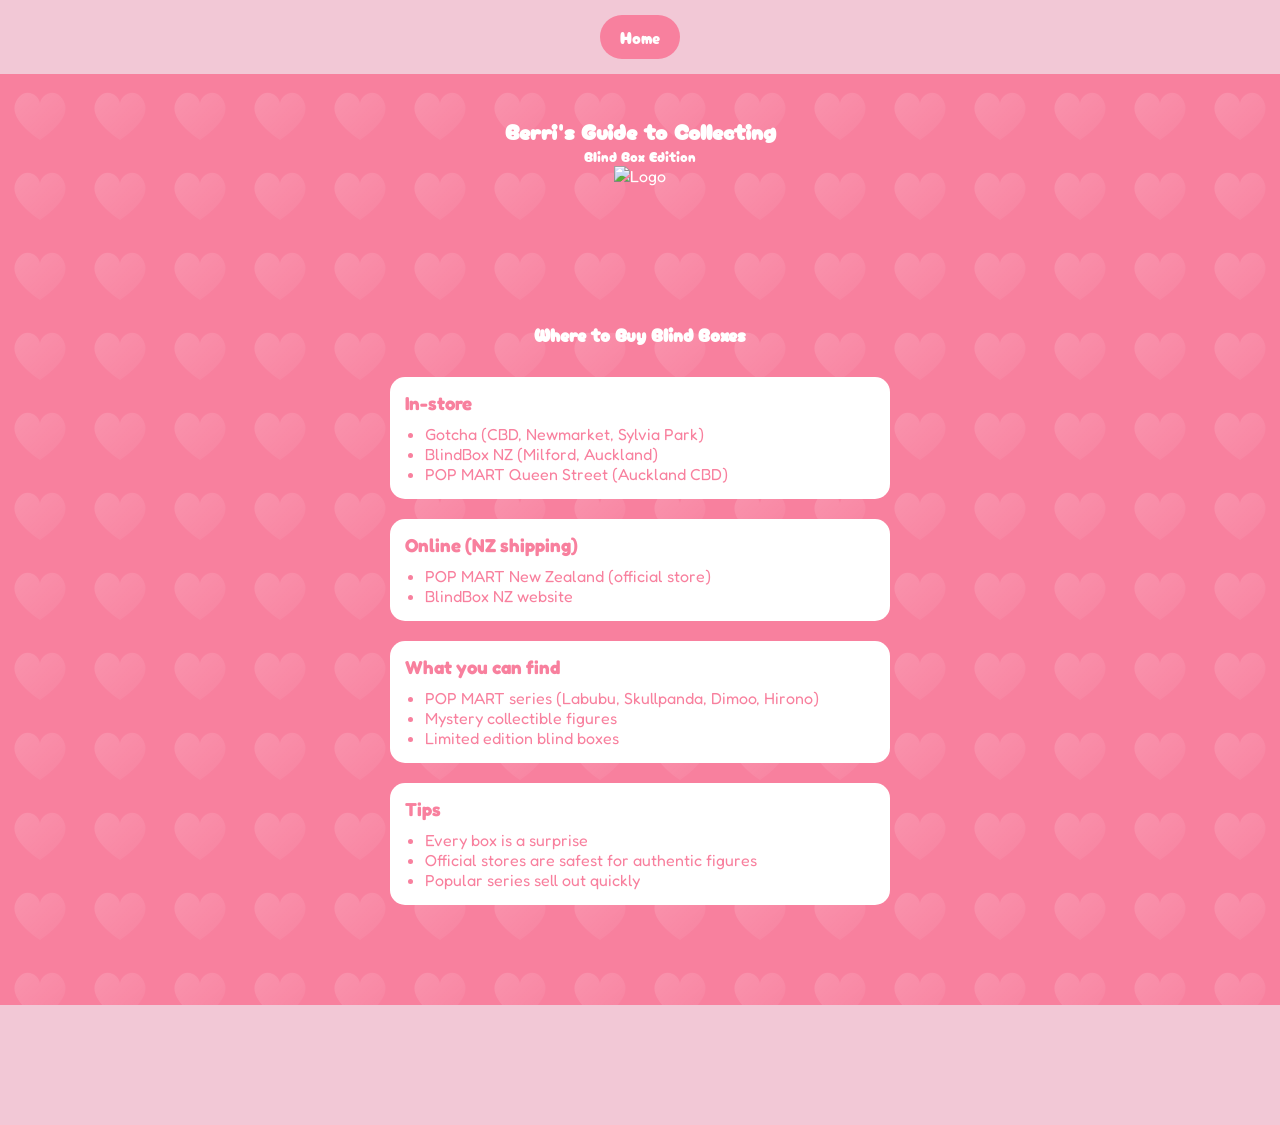
==== where.html @ cc655c92 "Fix link case sensitivity for Home navigation" ====
<!DOCTYPE html>
<html lang="en">
<head>
<meta charset="UTF-8">
<meta name="viewport" content="width=device-width, initial-scale=1.0">
<title>Berri's Guide to Collecting</title>

<link rel="preconnect" href="https://fonts.googleapis.com">
<link rel="preconnect" href="https://fonts.gstatic.com" crossorigin>
<link href="https://fonts.googleapis.com/css2?family=Cherry+Bomb+One&display=swap" rel="stylesheet">

<style>
*{
    margin:0;
    padding:0;
    box-sizing:border-box;
}

body{
    font-family:'Fredoka', sans-serif;
}

/* BACKGROUND */
.container{
    width:100%;
    min-height:100vh;
    background-color:#f8809e;

    background-image:
        url("data:image/svg+xml,%3Csvg xmlns='http://www.w3.org/2000/svg' width='60' height='60'%3E%3Cdefs%3E%3ClinearGradient id='g' x1='0' y1='0' x2='1' y2='1'%3E%3Cstop offset='0%25' stop-color='white' stop-opacity='0.15'/%3E%3Cstop offset='100%25' stop-color='white' stop-opacity='0.03'/%3E%3C/linearGradient%3E%3C/defs%3E%3Cpath d='M30 45 C12 33 6 21 15 12 C21 6 30 12 30 18 C30 12 39 6 45 12 C54 21 48 33 30 45Z' fill='url(%23g)'/%3E%3C/svg%3E");

    background-repeat:repeat;
    background-size:80px 80px;

    color:white;
}

/* NAVBAR */
.top-bar{
    width:100%;
    background:#f2c8d6;
    padding:15px;
    display:flex;
    justify-content:center;
    gap:15px;
}

.top-bar a{
    background:#f8809e;
    color:white;
    text-decoration:none;
    font-family:'Cherry Bomb One', cursive;
    padding:10px 20px;
    border-radius:25px;
    display:inline-block;
    transition:0.2s ease;
}

.top-bar a:hover{
    background:#f8809e;
    transform:scale(1.05);
}

/* HERO */
.hero{
    text-align:center;
    padding:40px 20px;
}

.hero img{
    width:350px;
    max-width:90%;
    height:auto;
    margin-bottom:15px;
}

h1{
    font-family:'Cherry Bomb One', cursive;
    font-size:22px;
}

.subtitle{
    font-family:'Cherry Bomb One', cursive;
    font-size:14px;
}

/* SECTION */
section{
    padding:80px 35px;
    text-align:center;
}

h2{
    font-family:'Cherry Bomb One', cursive;
    font-size:18px;
    margin-bottom:30px;
}

/* CARDS */
.card{
    background:white;
    color:#f8809e;
    padding:15px;
    margin:0 auto 20px auto;
    border-radius:15px;
    max-width:500px;
    text-align:left;
}

.card ul{
    padding-left:20px;
    margin-top:10px;
}

/* FOOTER */
.footer{
    height:120px;
    background:#f2c8d6;
    width:100%;
    margin-top:auto;
}
</style>
</head>

<body>

<div class="container">

    <div class="top-bar">
        <a href="index.html">Home</a>
    </div>
<div class="hero">

    <h1>Berri's Guide to Collecting</h1>
    <p class="subtitle">Blind Box Edition</p>

    <img src="images/websitelogo.png" alt="Logo">

</div>
    <section>
        <h2>Where to Buy Blind Boxes</h2>
<link rel="preconnect" href="https://fonts.googleapis.com">
<link rel="preconnect" href="https://fonts.gstatic.com" crossorigin>
<link href="https://fonts.googleapis.com/css2?family=Cherry+Bomb+One&family=Fredoka:wght@300..700&display=swap" rel="stylesheet">
        <div class="card">
            <h3>In-store</h3>
            <ul>
                <li>Gotcha (CBD, Newmarket, Sylvia Park)</li>
                <li>BlindBox NZ (Milford, Auckland)</li>
                <li>POP MART Queen Street (Auckland CBD)</li>
            </ul>
        </div>

        <div class="card">
            <h3>Online (NZ shipping)</h3>
            <ul>
                <li>POP MART New Zealand (official store)</li>
                <li>BlindBox NZ website</li>
            </ul>
        </div>

        <div class="card">
            <h3>What you can find</h3>
            <ul>
                <li>POP MART series (Labubu, Skullpanda, Dimoo, Hirono)</li>
                <li>Mystery collectible figures</li>
                <li>Limited edition blind boxes</li>
            </ul>
        </div>

        <div class="card">
            <h3>Tips</h3>
            <ul>
                <li>Every box is a surprise</li>
                <li>Official stores are safest for authentic figures</li>
                <li>Popular series sell out quickly</li>
            </ul>
        </div>
    </section>

    <div class="footer"></div>

</div>

</body>
</html>
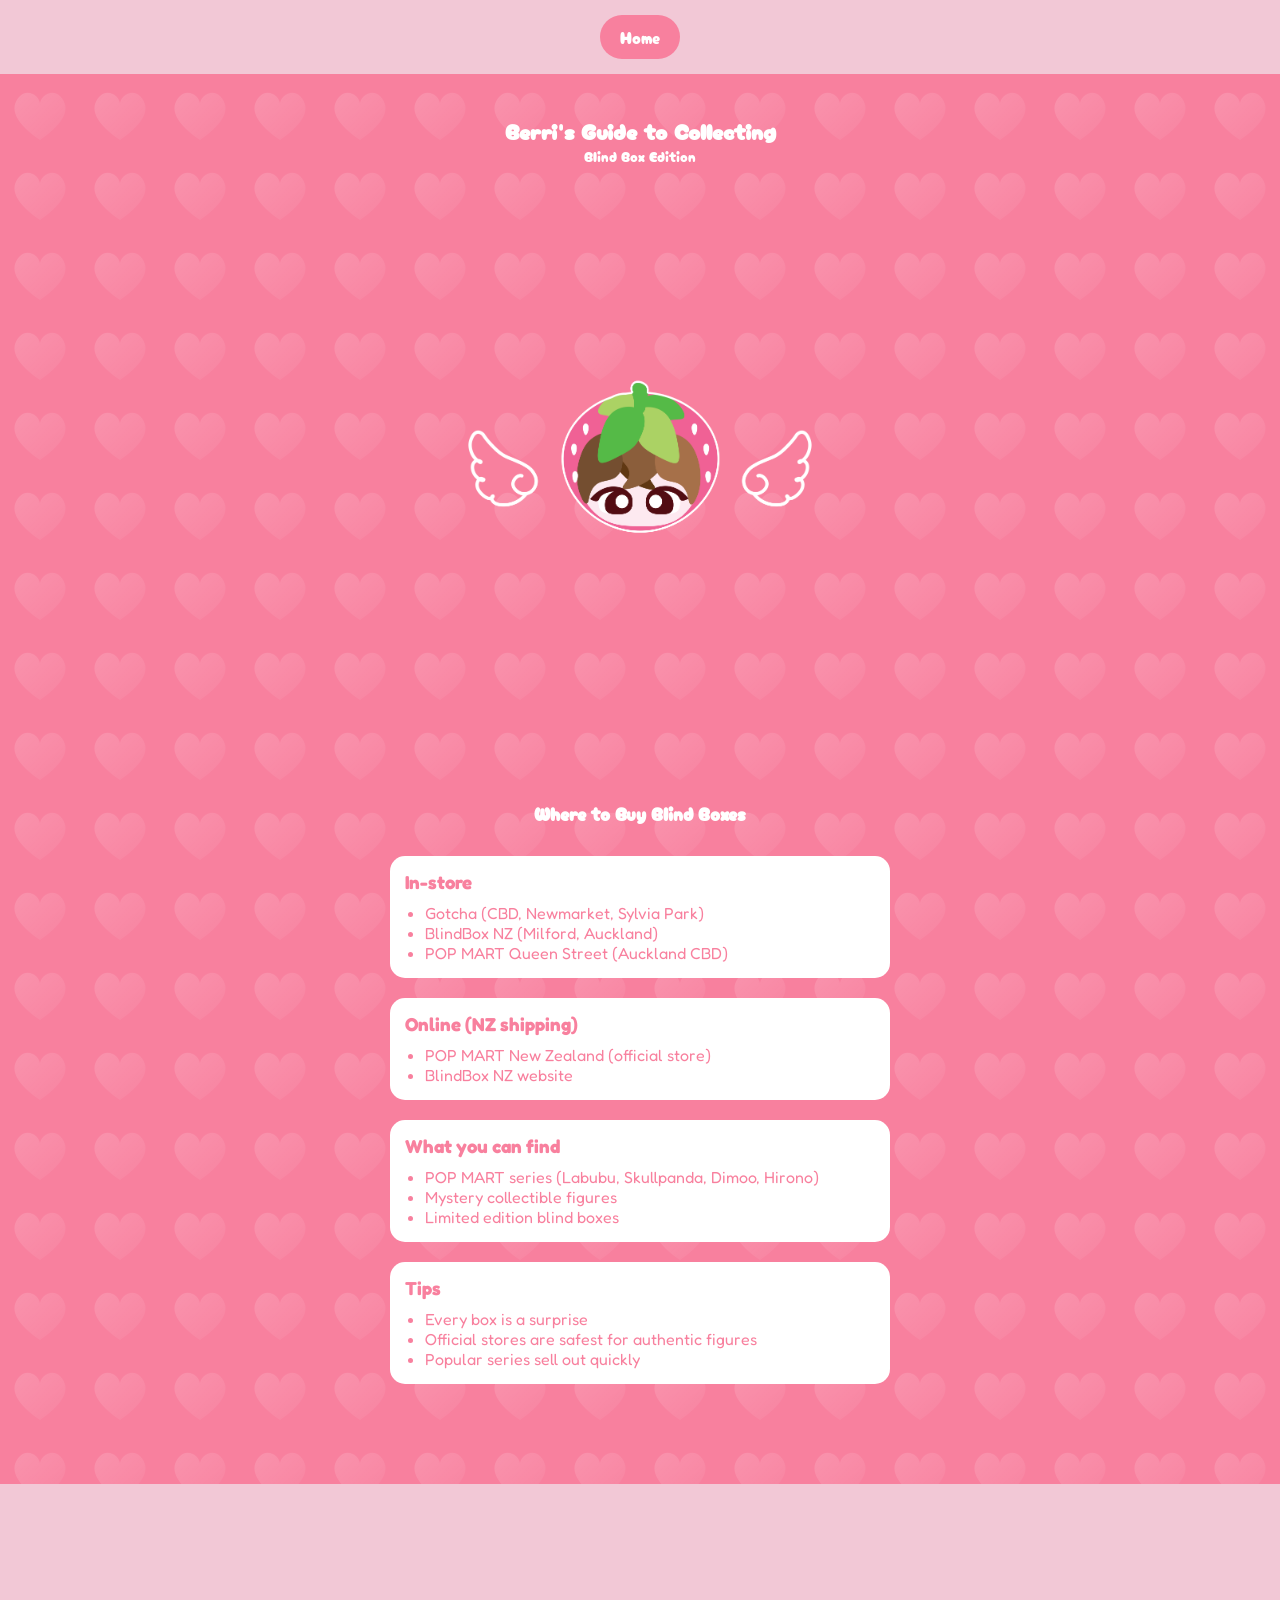
==== commit c091f9f0: "Fix image source path in where.html" ====
--- a/where.html
+++ b/where.html
@@ -134,7 +134,7 @@
     <h1>Berri's Guide to Collecting</h1>
     <p class="subtitle">Blind Box Edition</p>
 
-    <img src="images/websitelogo.png" alt="Logo">
+    <img src="websitelogo.png" alt="Logo">
 
 </div>
     <section>
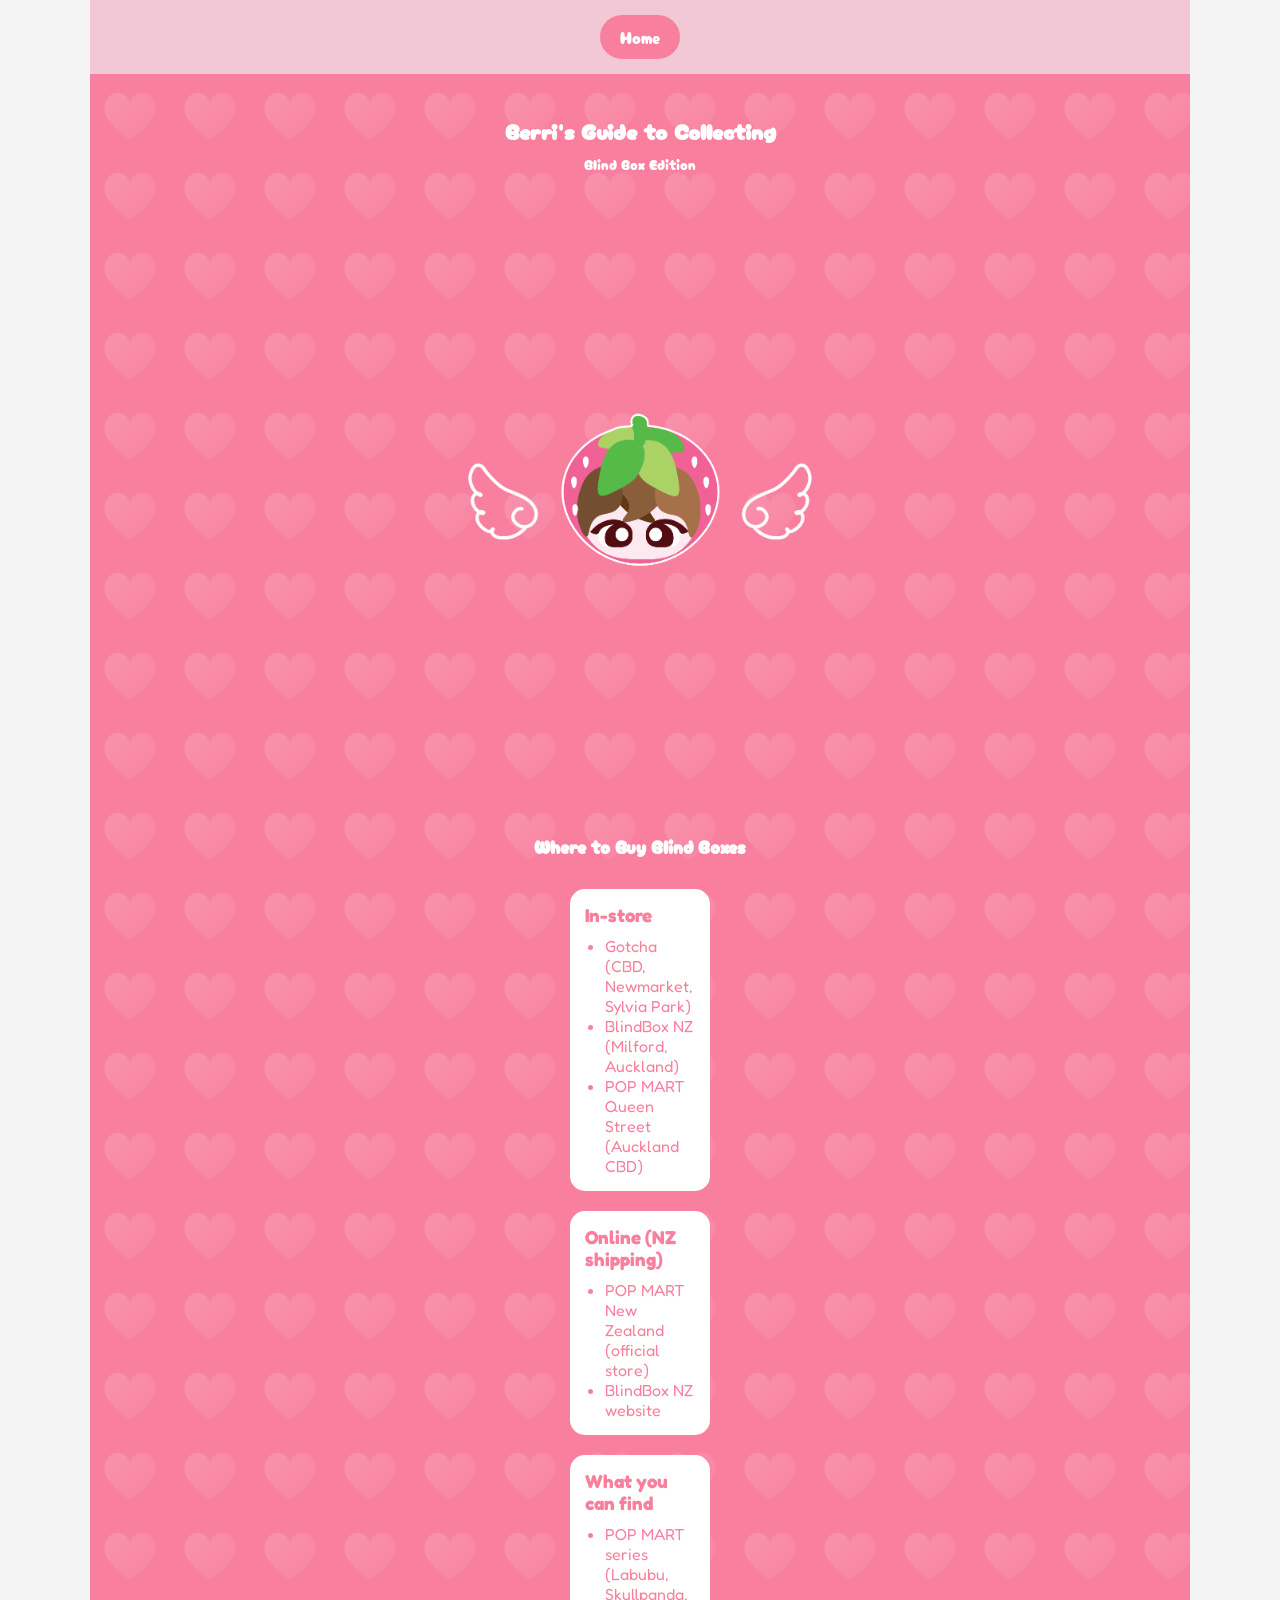
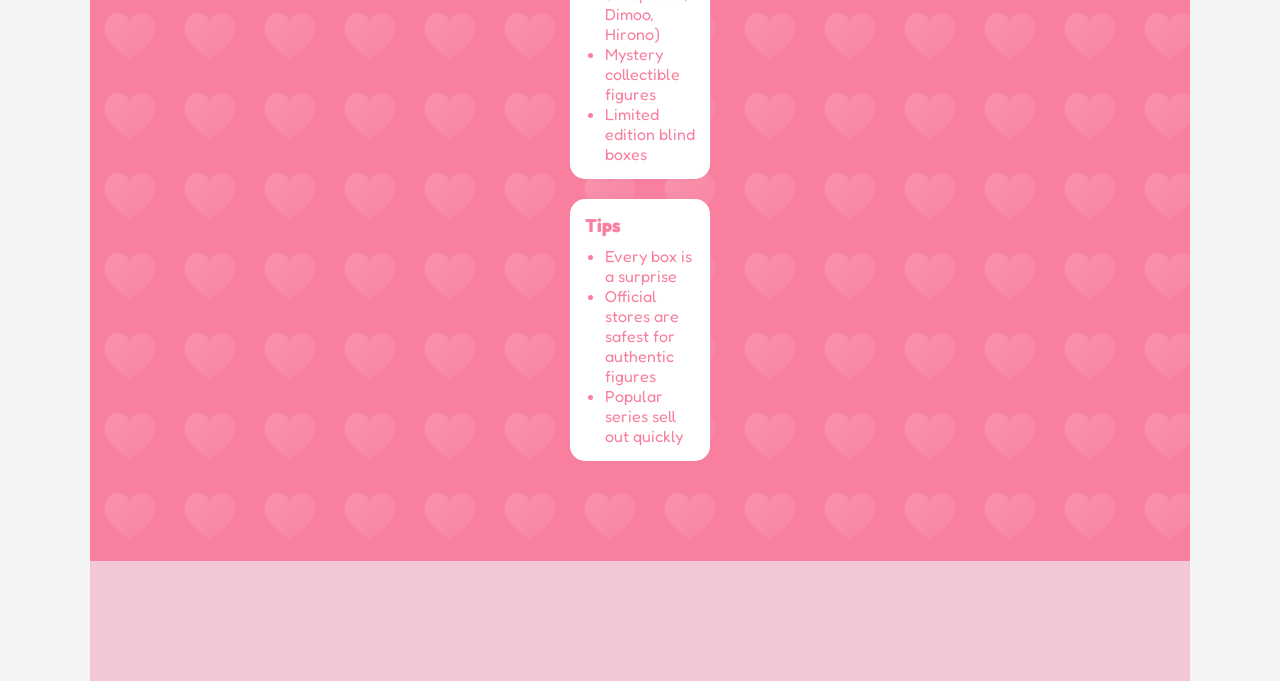
==== commit 3d664895: "Add link to external stylesheet in where.html" ====
--- a/where.html
+++ b/where.html
@@ -8,7 +8,7 @@
 <link rel="preconnect" href="https://fonts.googleapis.com">
 <link rel="preconnect" href="https://fonts.gstatic.com" crossorigin>
 <link href="https://fonts.googleapis.com/css2?family=Cherry+Bomb+One&display=swap" rel="stylesheet">
-
+<link rel="stylesheet" href="styles.css">
 <style>
 *{
     margin:0;
--- a/styles.css
+++ b/styles.css
@@ -0,0 +1,254 @@
+*{
+    margin:0;
+    padding:0;
+    box-sizing:border-box;
+}
+
+body{
+    font-family:'Fredoka', sans-serif;
+    background:#f4f4f4;
+}
+
+/* MAIN WRAPPER */
+.container{
+    width:100%;
+    max-width:1100px;
+    margin:0 auto;
+    min-height:100vh;
+    background:#f880b0;
+
+    display:flex;
+    flex-direction:column;
+}
+
+/* TOP BAR */
+.top-bar{
+    display:flex;
+    justify-content:center;
+    gap:15px;
+    padding:15px 0;
+}
+
+/* NAV BUTTONS */
+.nav-button{
+    background:#f880b0;
+    color:white !important;
+    text-decoration:none !important;
+
+    font-family:'Cherry Bomb One', cursive;
+
+    padding:10px 20px;
+    border-radius:25px;
+
+    display:inline-block;
+
+    transition:0.25s ease;
+}
+
+.nav-button:hover{
+    transform: translateY(-2px) scale(1.03);
+}
+
+.hero{
+    text-align:center;
+    padding: 200px 20px 40px;
+}
+
+h1{
+    font-family:'Cherry Bomb One', cursive;
+    font-size:28px;
+    margin-bottom:8px;
+}
+
+.subtitle{
+    font-family:'Cherry Bomb One', cursive;
+    font-size:15px;
+    margin-bottom:25px;
+}
+
+.hero img{
+    width:450px;
+    max-width:90%;
+    height:auto;
+}
+
+.hero-img{
+    width:100%;
+    max-width:400px;
+    height:auto;
+    margin:0 auto;
+}
+
+/* TEXT */
+h1{
+    font-family:'Cherry Bomb One', cursive;
+    font-size:22px;
+    margin-bottom:8px;
+}
+
+.subtitle{
+    font-family:'Cherry Bomb One', cursive;
+    font-size:14px;
+}
+
+/* SECTIONS */
+section{
+    padding:70px 20px;
+    text-align:center;
+}
+
+/* GRID (FIXED — stops stretching) */
+.grid{
+    display:grid;
+    grid-template-columns:repeat(auto-fit, 140px);
+    justify-content:center;
+    gap:16px;
+    margin-top:40px;
+}
+
+/* CARD (SMALL + FIXED SIZE) */
+.card{
+    background:white;
+    width:140px;
+    padding:8px;
+    border-radius:12px;
+
+    transition:0.25s ease;
+    cursor:pointer;
+}
+
+.card:hover{
+    transform: translateY(-5px);
+    box-shadow:0 10px 18px rgba(0,0,0,0.15);
+}
+
+/* SMALL IMAGES (THIS IS THE FIX) */
+.card img{
+    width:85px;
+    height:85px;
+    object-fit:cover;
+    border-radius:10px;
+    margin-bottom:8px;
+}
+
+
+
+/* CARD TEXT */
+.card span{
+    font-size:11px;
+}
+
+/* BRANDS */
+.brands{
+    display:grid;
+    grid-template-columns:repeat(auto-fit, 70px);
+    justify-content:center;
+    gap:10px;
+}
+
+/* BRAND CARD */
+.brand{
+    background:white;
+    padding:10px;
+    border-radius:18px;
+    transition:0.25s ease;
+}
+
+.brand:hover{
+    transform:scale(1.08);
+}
+
+/* SMALL BRAND IMAGES */
+.brand img{
+    width:30px;
+    height:30px;
+    object-fit:contain;
+    display:block;
+    margin:0 auto;
+}
+/* BENEFITS SECTION */
+.benefits{
+    display:grid;
+    grid-template-columns:repeat(auto-fit, minmax(220px, 1fr));
+    gap:20px;
+    max-width:900px;
+    margin:40px auto 0;
+}
+
+.benefit-card{
+    background:white;
+    color:#f8809e;
+    padding:25px;
+    border-radius:20px;
+    text-align:center;
+    transition:0.25s ease;
+}
+
+.benefit-card:hover{
+    transform:translateY(-5px);
+    box-shadow:0 10px 18px rgba(0,0,0,0.15);
+}
+
+.icon{
+    font-size:40px;
+    margin-bottom:15px;
+}
+
+.benefit-card h3{
+    font-family:'Cherry Bomb One', cursive;
+    margin-bottom:10px;
+    font-size:18px;
+}
+
+.benefit-card p{
+    font-size:14px;
+    line-height:1.5;
+}
+.benefit-icon{
+    font-size:30px;
+    /* BENEFITS */
+
+.benefits-grid{
+    display:grid;
+    grid-template-columns:repeat(auto-fit, minmax(220px, 1fr));
+    gap:20px;
+    max-width:900px;
+    margin:30px auto 0;
+}
+
+.benefit-card{
+    background:white;
+    color:#f8809e;
+    padding:25px;
+    border-radius:20px;
+    text-align:center;
+
+    transition:0.25s ease;
+}
+
+.benefit-card:hover{
+    transform:translateY(-6px);
+    box-shadow:0 10px 20px rgba(0,0,0,0.15);
+}
+
+.icon{
+    font-size:42px;
+    margin-bottom:10px;
+}
+
+.benefit-card h3{
+    font-family:'Cherry Bomb One', cursive;
+    margin-bottom:10px;
+}
+
+.benefit-card p{
+    font-size:14px;
+    line-height:1.5;
+}
+}
+/* FOOTER */
+.footer{
+    margin-top:auto;
+    height:120px;
+    background:rgba(255,255,255,0.25);
+}
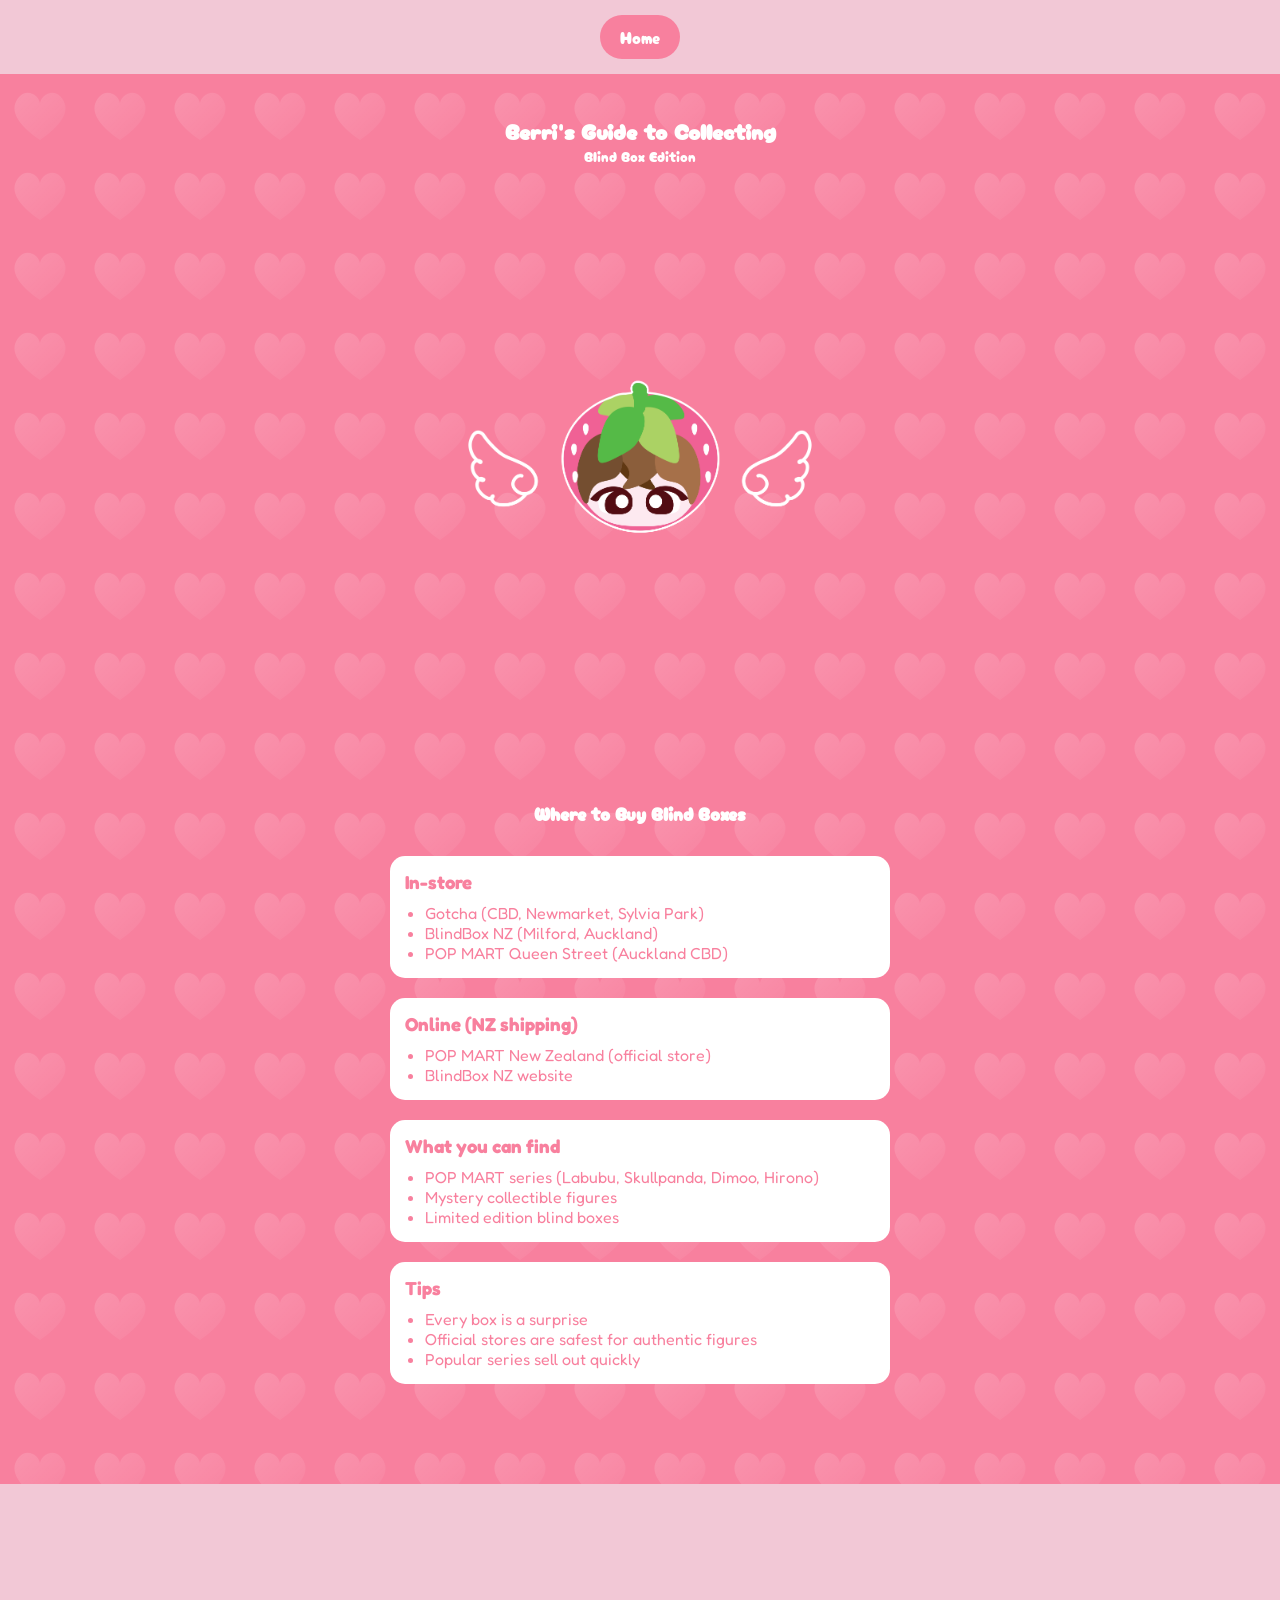
==== commit b41032e1: "Reduce padding in section style" ====
--- a/where.html
+++ b/where.html
@@ -86,7 +86,7 @@
 
 /* SECTION */
 section{
-    padding:80px 35px;
+    padding:80px 20px;
     text-align:center;
 }
 
--- a/styles.css
+++ b/styles.css
@@ -6,249 +6,101 @@
 
 body{
     font-family:'Fredoka', sans-serif;
-    background:#f4f4f4;
+    color:white;
 }
 
-/* MAIN WRAPPER */
+/* BACKGROUND */
 .container{
     width:100%;
-    max-width:1100px;
-    margin:0 auto;
     min-height:100vh;
-    background:#f880b0;
+    background-color:#f8809e;
 
-    display:flex;
-    flex-direction:column;
+    background-image:
+        url("data:image/svg+xml,%3Csvg xmlns='http://www.w3.org/2000/svg' width='60' height='60'%3E%3Cdefs%3E%3ClinearGradient id='g' x1='0' y1='0' x2='1' y2='1'%3E%3Cstop offset='0%25' stop-color='white' stop-opacity='0.15'/%3E%3Cstop offset='100%25' stop-color='white' stop-opacity='0.03'/%3E%3C/linearGradient%3E%3C/defs%3E%3Cpath d='M30 45 C12 33 6 21 15 12 C21 6 30 12 30 18 C30 12 39 6 45 12 C54 21 48 33 30 45Z' fill='url(%23g)'/%3E%3C/svg%3E");
+
+    background-repeat:repeat;
+    background-size:80px 80px;
 }
 
-/* TOP BAR */
+/* NAV */
 .top-bar{
+    width:100%;
+    background:#f2c8d6;
+    padding:15px;
     display:flex;
     justify-content:center;
     gap:15px;
-    padding:15px 0;
 }
 
-/* NAV BUTTONS */
-.nav-button{
-    background:#f880b0;
-    color:white !important;
-    text-decoration:none !important;
-
+.top-bar a{
+    background:#f8809e;
+    color:white;
+    text-decoration:none;
     font-family:'Cherry Bomb One', cursive;
-
     padding:10px 20px;
     border-radius:25px;
-
-    display:inline-block;
-
-    transition:0.25s ease;
+    transition:0.2s ease;
 }
 
-.nav-button:hover{
-    transform: translateY(-2px) scale(1.03);
+.top-bar a:hover{
+    transform:scale(1.05);
 }
 
+/* HERO */
 .hero{
     text-align:center;
-    padding: 200px 20px 40px;
+    padding:40px 20px;
+}
+
+.hero img{
+    width:350px;
+    max-width:90%;
+    height:auto;
+    margin-bottom:15px;
 }
 
 h1{
     font-family:'Cherry Bomb One', cursive;
     font-size:28px;
-    margin-bottom:8px;
 }
 
 .subtitle{
     font-family:'Cherry Bomb One', cursive;
     font-size:15px;
-    margin-bottom:25px;
 }
 
-.hero img{
-    width:450px;
-    max-width:90%;
-    height:auto;
-}
-
-.hero-img{
-    width:100%;
-    max-width:400px;
-    height:auto;
-    margin:0 auto;
-}
-
-/* TEXT */
-h1{
-    font-family:'Cherry Bomb One', cursive;
-    font-size:22px;
-    margin-bottom:8px;
-}
-
-.subtitle{
-    font-family:'Cherry Bomb One', cursive;
-    font-size:14px;
-}
-
-/* SECTIONS */
+/* SECTION (FIXED PADDING ISSUE) */
 section{
-    padding:70px 20px;
+    padding:80px 20px;
     text-align:center;
 }
 
-/* GRID (FIXED — stops stretching) */
-.grid{
-    display:grid;
-    grid-template-columns:repeat(auto-fit, 140px);
-    justify-content:center;
-    gap:16px;
-    margin-top:40px;
+h2{
+    font-family:'Cherry Bomb One', cursive;
+    font-size:18px;
+    margin-bottom:30px;
 }
 
-/* CARD (SMALL + FIXED SIZE) */
+/* CARDS */
 .card{
     background:white;
-    width:140px;
-    padding:8px;
-    border-radius:12px;
-
-    transition:0.25s ease;
-    cursor:pointer;
+    color:#f8809e;
+    padding:15px;
+    margin:0 auto 20px auto;
+    border-radius:15px;
+    max-width:500px;
+    text-align:left;
 }
 
-.card:hover{
-    transform: translateY(-5px);
-    box-shadow:0 10px 18px rgba(0,0,0,0.15);
+.card ul{
+    padding-left:20px;
+    margin-top:10px;
 }
 
-/* SMALL IMAGES (THIS IS THE FIX) */
-.card img{
-    width:85px;
-    height:85px;
-    object-fit:cover;
-    border-radius:10px;
-    margin-bottom:8px;
-}
-
-
-
-/* CARD TEXT */
-.card span{
-    font-size:11px;
-}
-
-/* BRANDS */
-.brands{
-    display:grid;
-    grid-template-columns:repeat(auto-fit, 70px);
-    justify-content:center;
-    gap:10px;
-}
-
-/* BRAND CARD */
-.brand{
-    background:white;
-    padding:10px;
-    border-radius:18px;
-    transition:0.25s ease;
-}
-
-.brand:hover{
-    transform:scale(1.08);
-}
-
-/* SMALL BRAND IMAGES */
-.brand img{
-    width:30px;
-    height:30px;
-    object-fit:contain;
-    display:block;
-    margin:0 auto;
-}
-/* BENEFITS SECTION */
-.benefits{
-    display:grid;
-    grid-template-columns:repeat(auto-fit, minmax(220px, 1fr));
-    gap:20px;
-    max-width:900px;
-    margin:40px auto 0;
-}
-
-.benefit-card{
-    background:white;
-    color:#f8809e;
-    padding:25px;
-    border-radius:20px;
-    text-align:center;
-    transition:0.25s ease;
-}
-
-.benefit-card:hover{
-    transform:translateY(-5px);
-    box-shadow:0 10px 18px rgba(0,0,0,0.15);
-}
-
-.icon{
-    font-size:40px;
-    margin-bottom:15px;
-}
-
-.benefit-card h3{
-    font-family:'Cherry Bomb One', cursive;
-    margin-bottom:10px;
-    font-size:18px;
-}
-
-.benefit-card p{
-    font-size:14px;
-    line-height:1.5;
-}
-.benefit-icon{
-    font-size:30px;
-    /* BENEFITS */
-
-.benefits-grid{
-    display:grid;
-    grid-template-columns:repeat(auto-fit, minmax(220px, 1fr));
-    gap:20px;
-    max-width:900px;
-    margin:30px auto 0;
-}
-
-.benefit-card{
-    background:white;
-    color:#f8809e;
-    padding:25px;
-    border-radius:20px;
-    text-align:center;
-
-    transition:0.25s ease;
-}
-
-.benefit-card:hover{
-    transform:translateY(-6px);
-    box-shadow:0 10px 20px rgba(0,0,0,0.15);
-}
-
-.icon{
-    font-size:42px;
-    margin-bottom:10px;
-}
-
-.benefit-card h3{
-    font-family:'Cherry Bomb One', cursive;
-    margin-bottom:10px;
-}
-
-.benefit-card p{
-    font-size:14px;
-    line-height:1.5;
-}
-}
 /* FOOTER */
 .footer{
+    height:120px;
+    background:#f2c8d6;
+    width:100%;
     margin-top:auto;
-    height:120px;
-    background:rgba(255,255,255,0.25);
-}+}
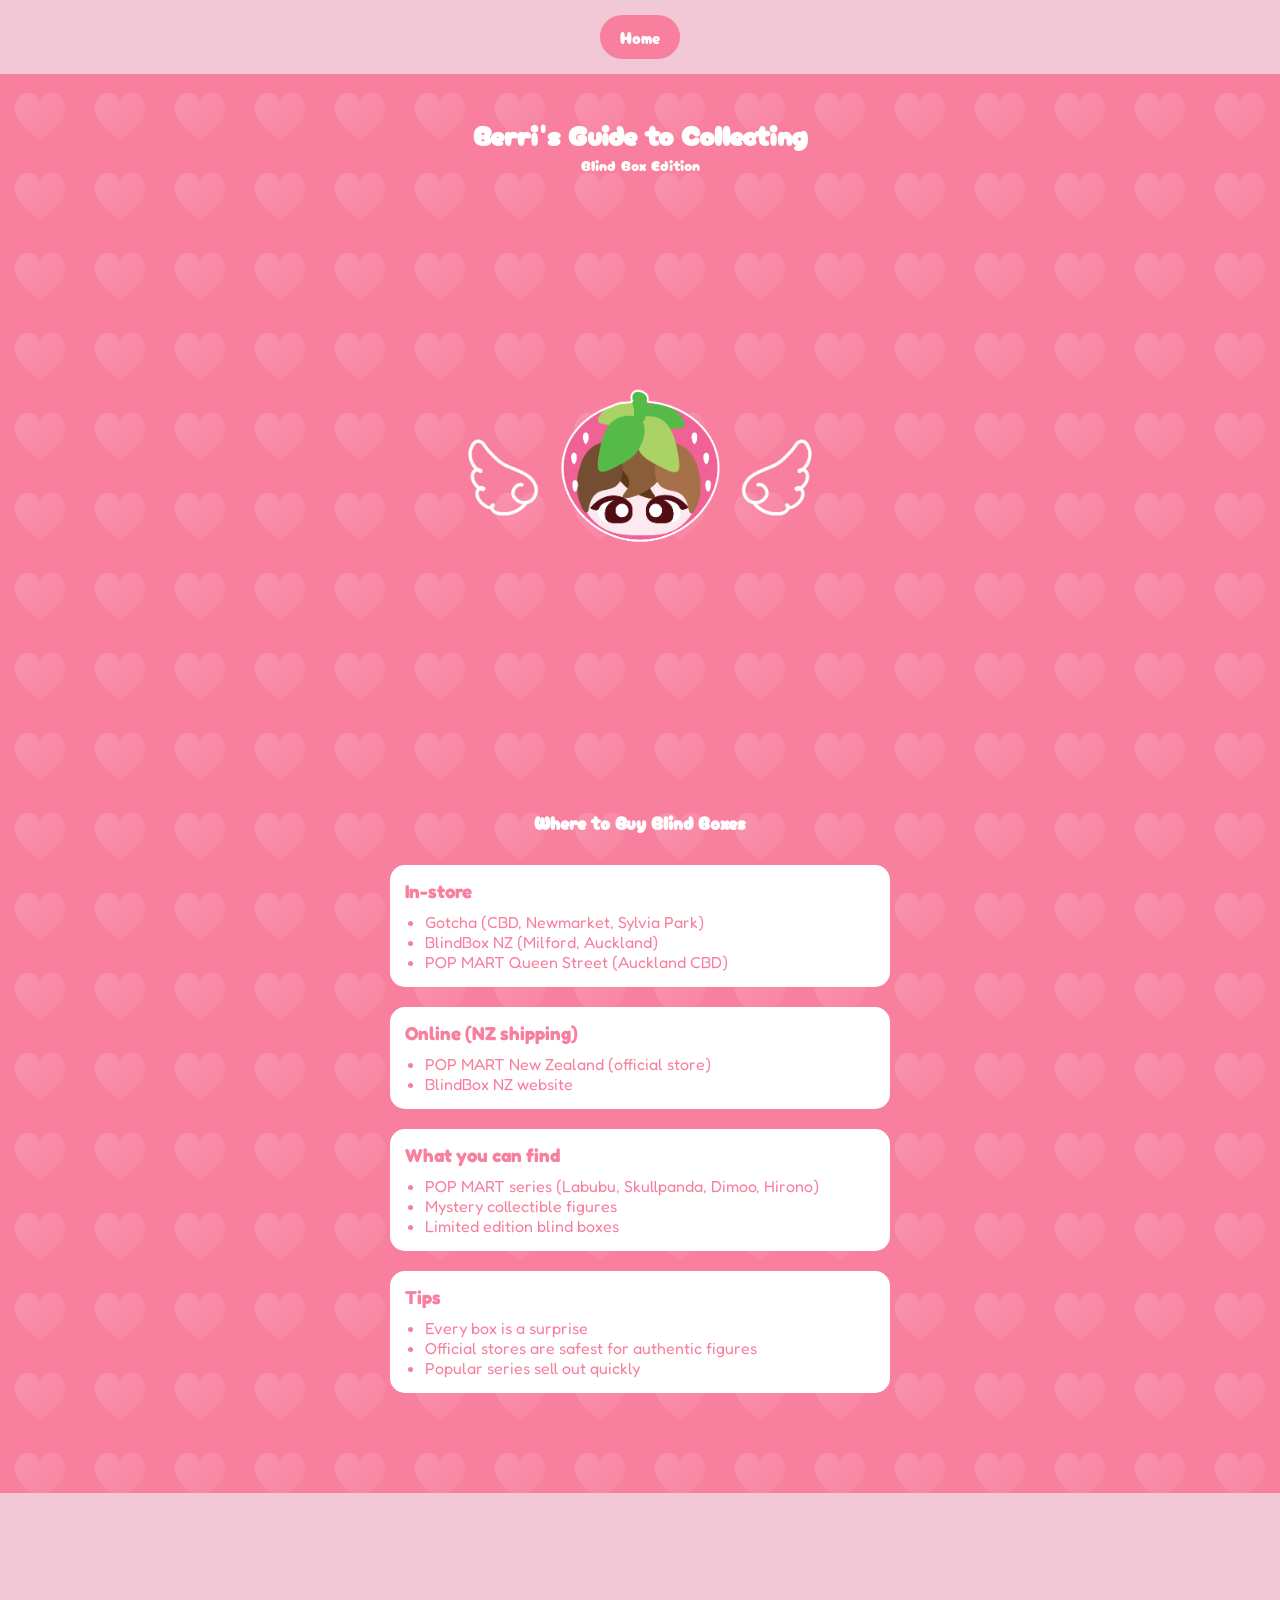
==== commit e8e313be: "Increase font sizes in where.html" ====
--- a/where.html
+++ b/where.html
@@ -76,12 +76,12 @@
 
 h1{
     font-family:'Cherry Bomb One', cursive;
-    font-size:22px;
+    font-size:28px;
 }
 
 .subtitle{
     font-family:'Cherry Bomb One', cursive;
-    font-size:14px;
+    font-size:15px;
 }
 
 /* SECTION */
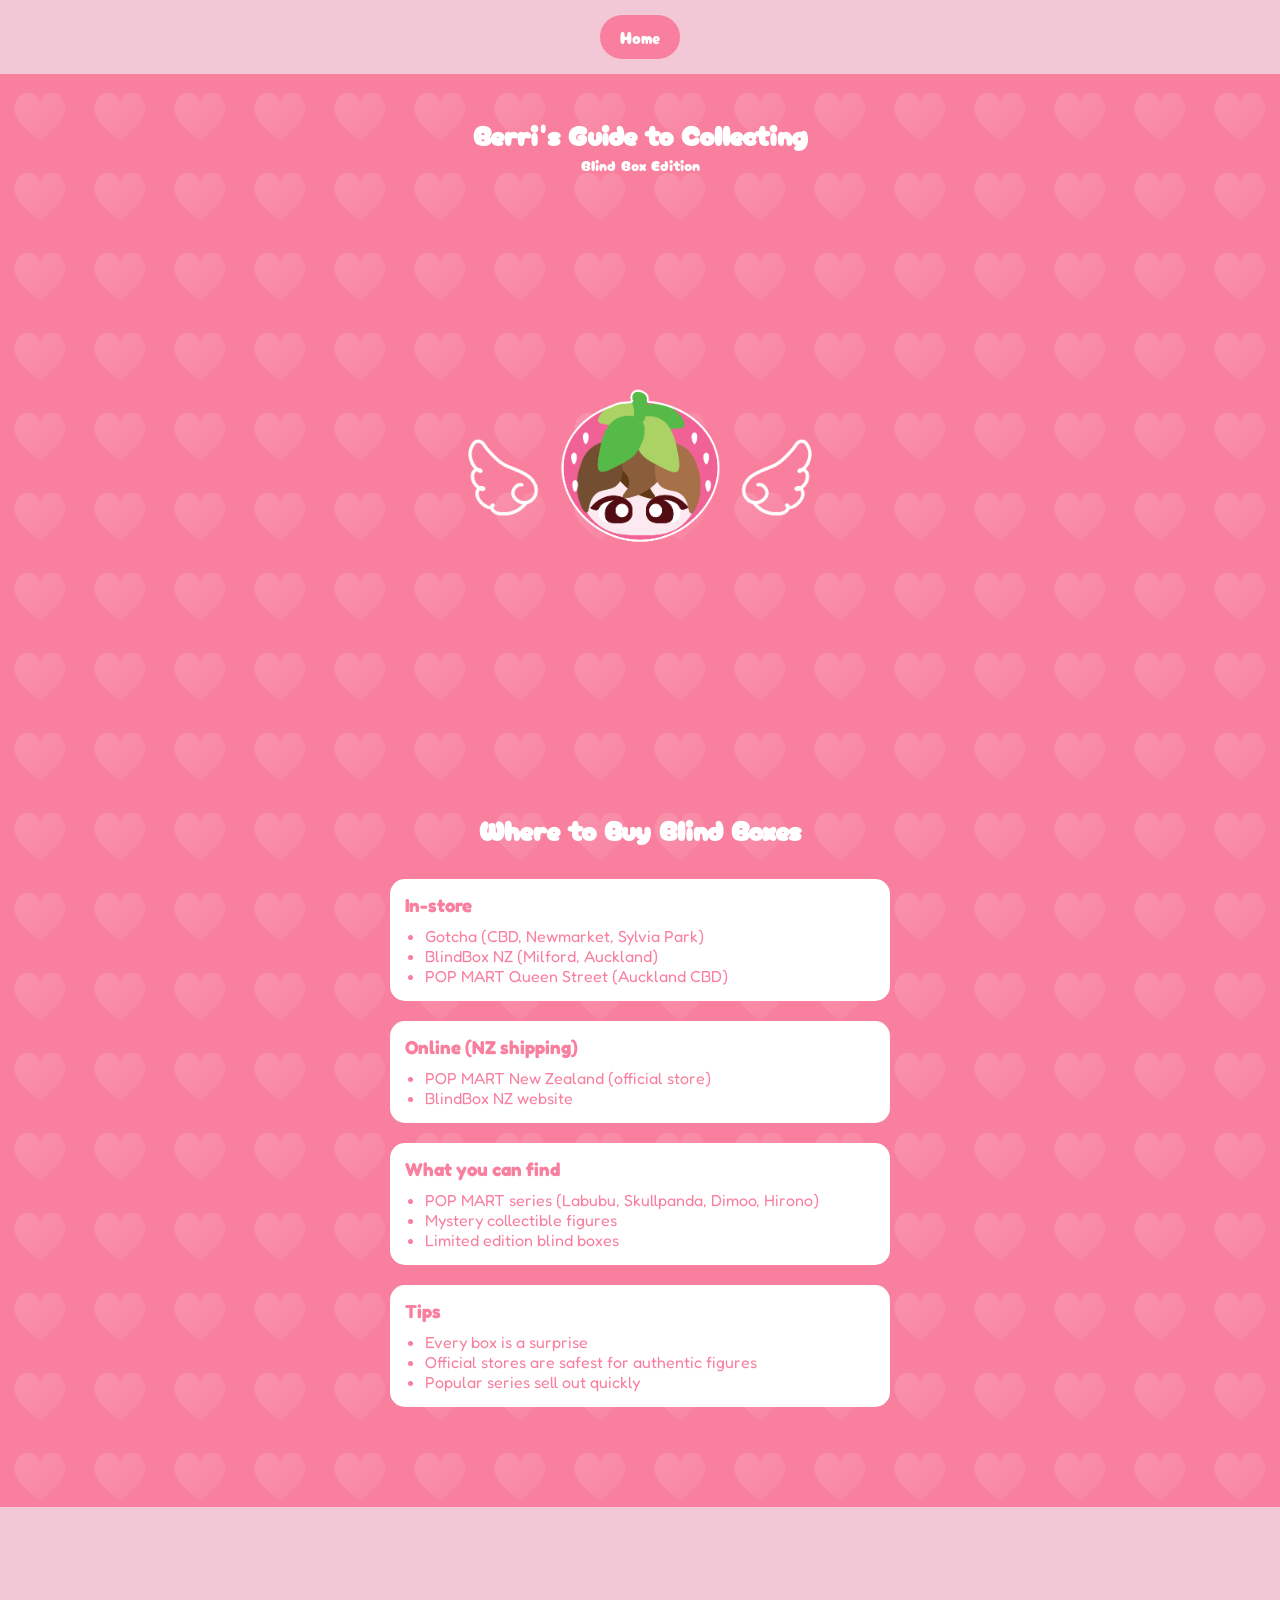
==== commit b6d0f643: "Increase font size of h2 elements to 28px" ====
--- a/where.html
+++ b/where.html
@@ -92,7 +92,7 @@
 
 h2{
     font-family:'Cherry Bomb One', cursive;
-    font-size:18px;
+    font-size:28px;
     margin-bottom:30px;
 }
 
--- a/styles.css
+++ b/styles.css
@@ -75,11 +75,6 @@
     text-align:center;
 }
 
-h2{
-    font-family:'Cherry Bomb One', cursive;
-    font-size:18px;
-    margin-bottom:30px;
-}
 
 /* CARDS */
 .card{
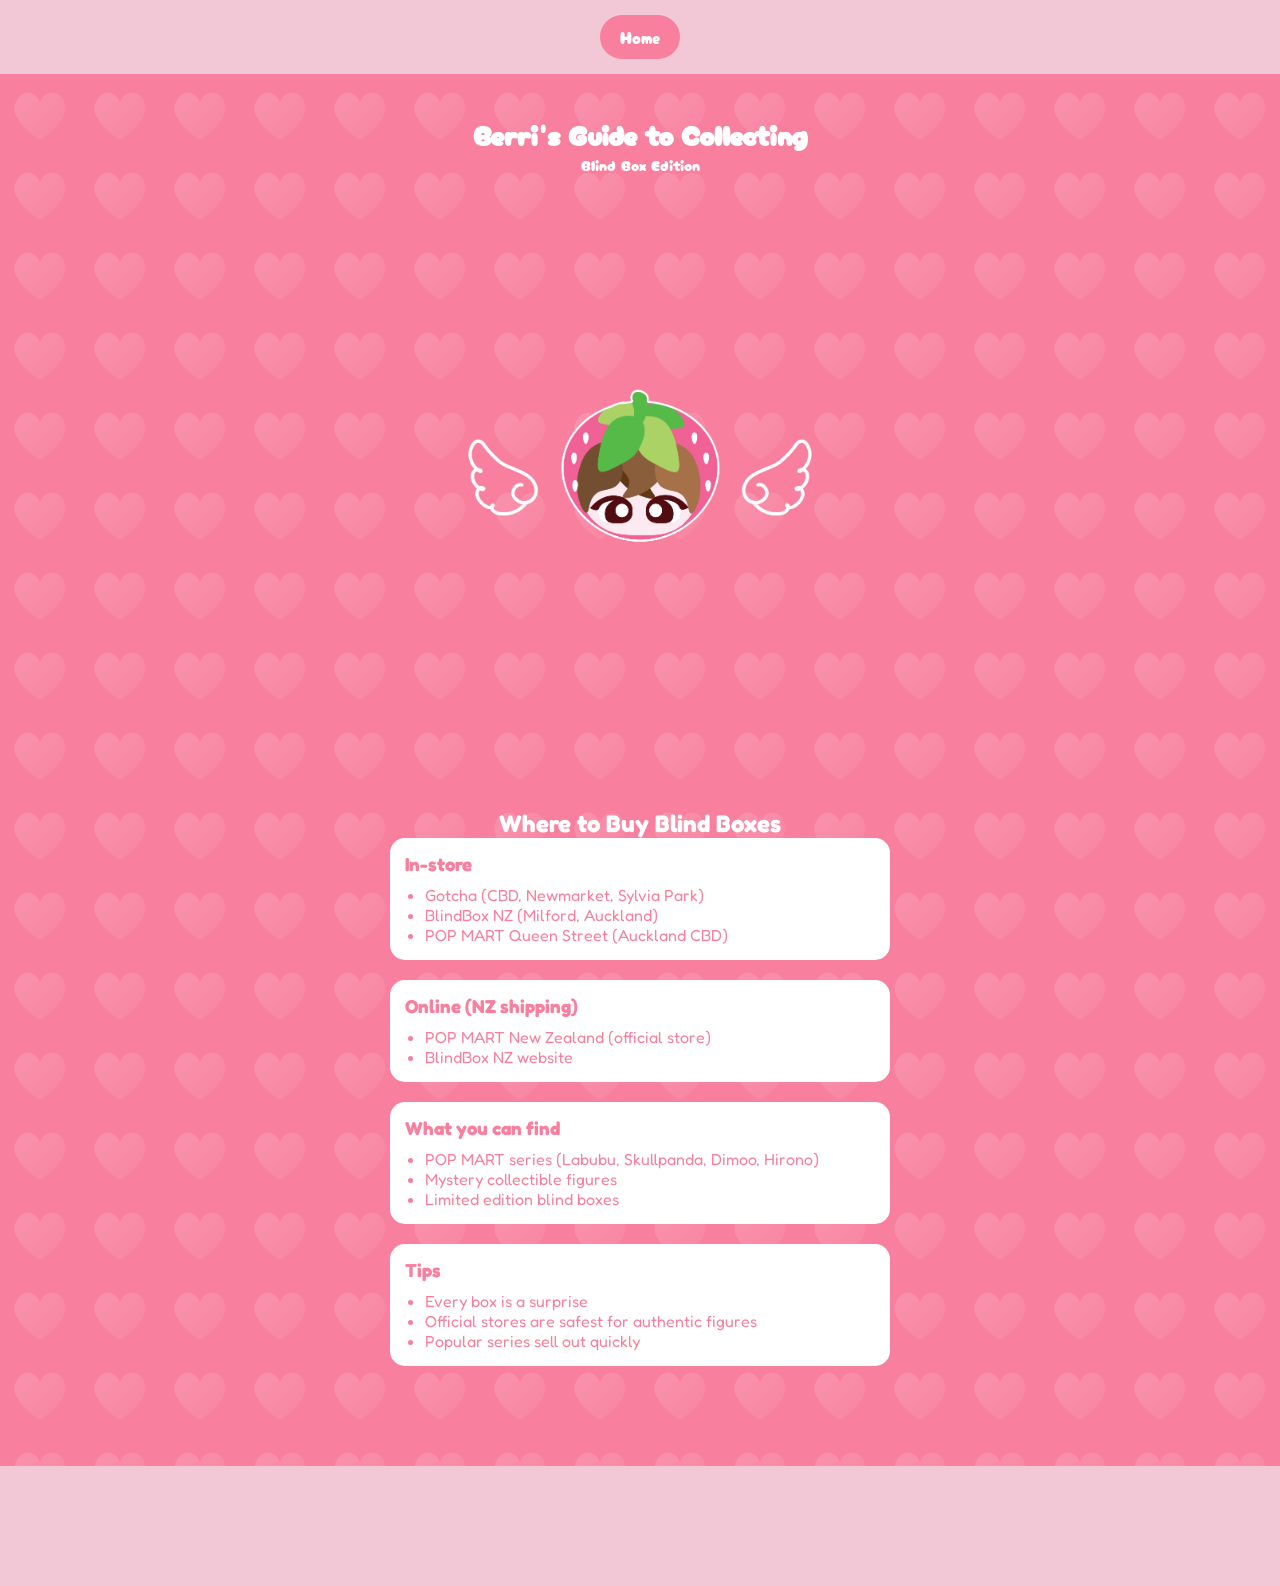
==== commit 3bd098af: "Remove section styles from where.html Removed unnecessary section styling from where.html." ====
--- a/where.html
+++ b/where.html
@@ -84,10 +84,6 @@
     font-size:15px;
 }
 
-/* SECTION */
-section{
-    padding:80px 20px;
-    text-align:center;
 }
 
 h2{
